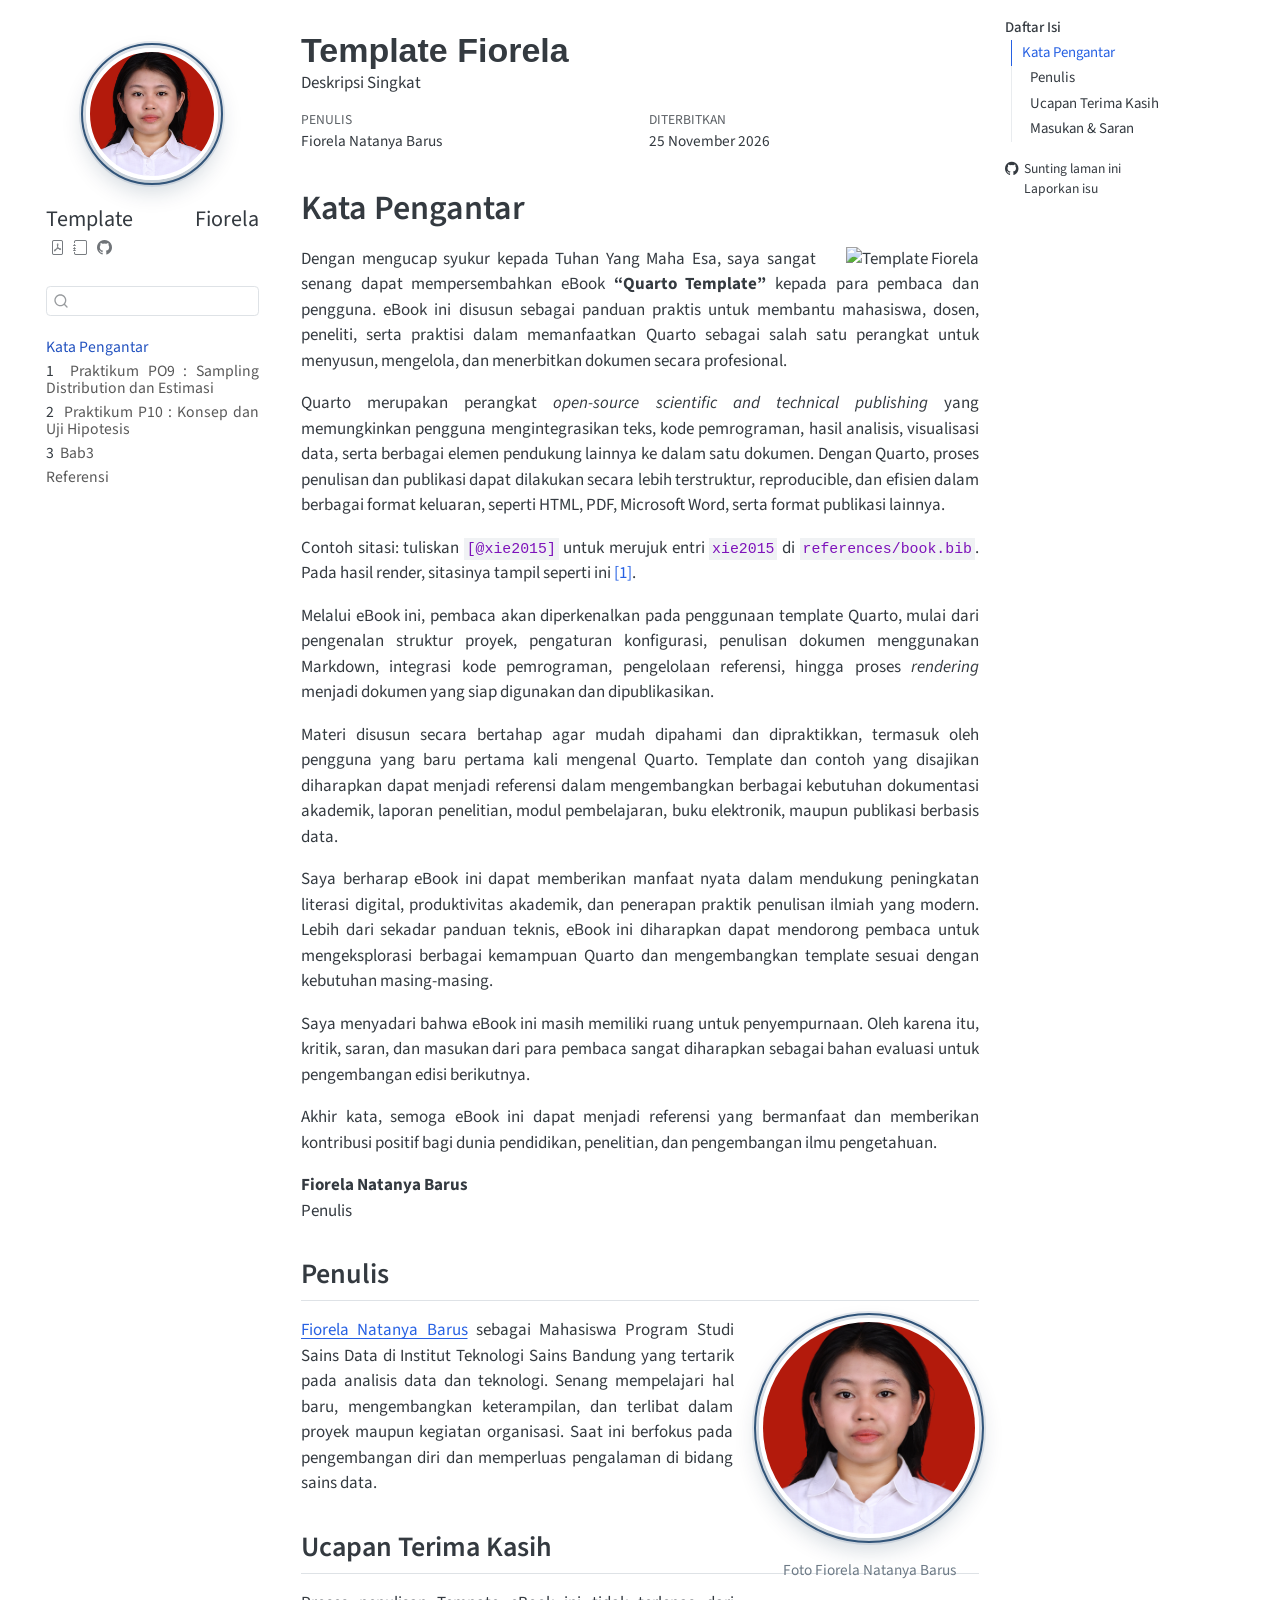
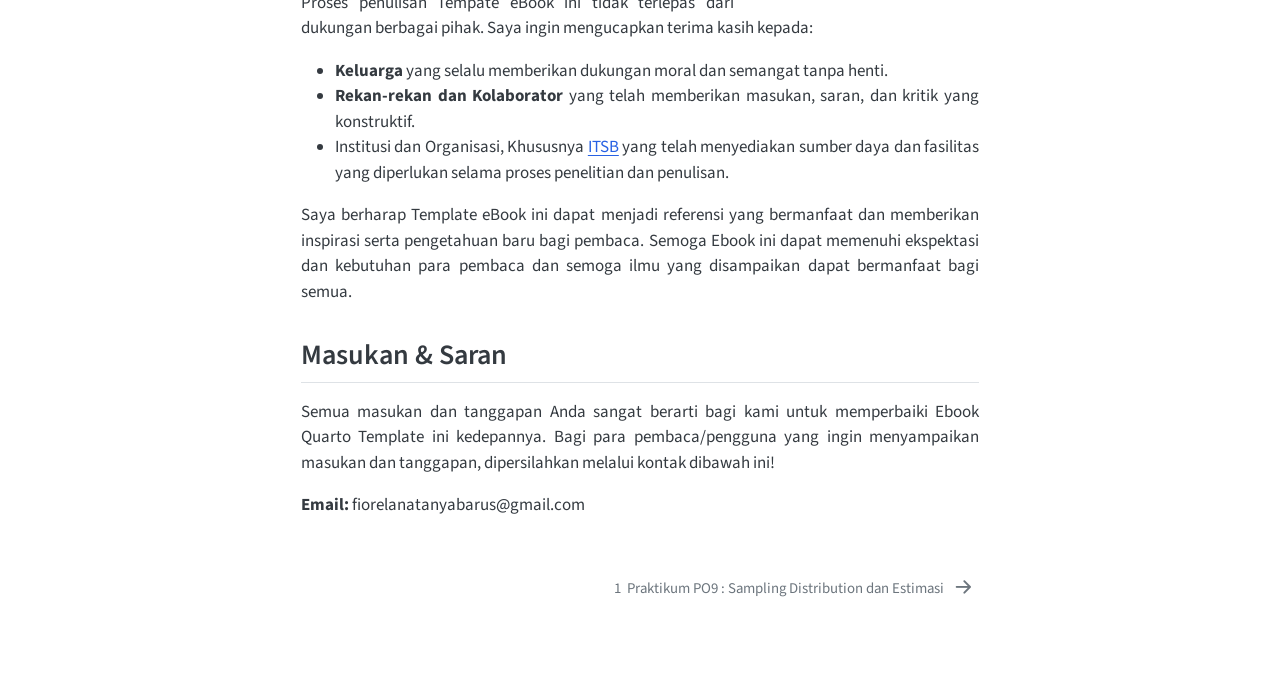
==== docs/index.html @ b009db90 "Update book content" ====
<!DOCTYPE html>
<html xmlns="http://www.w3.org/1999/xhtml" lang="id" xml:lang="id"><head>

<meta charset="utf-8">
<meta name="generator" content="quarto-1.11.9">

<meta name="viewport" content="width=device-width, initial-scale=1.0, user-scalable=yes">

<meta name="author" content="Fiorela Natanya Barus">
<meta name="dcterms.date" content="2026-11-25">
<meta name="description" content="Deskripsi Singkat">

<title>Template Fiorela</title>
<style>
/* Default styles provided by pandoc.
** See https://pandoc.org/MANUAL.html#variables-for-html for config info.
*/
span.smallcaps{font-variant: small-caps;}
div.columns{display: flex; gap: 1.5em;}
div.column{flex: auto;}
@media screen {
div.columns{gap: min(4vw, 1.5em);}
div.column{overflow-x: auto;}
}
div.hanging-indent{margin-left: 1.5em; text-indent: -1.5em;}
ul.task-list{list-style: none;}
ul.task-list li input[type="checkbox"] {
  width: 0.8em;
  margin: 0 0.8em 0.2em -1em; /* quarto-specific, see https://github.com/quarto-dev/quarto-cli/issues/4556 */ 
  vertical-align: middle;
}
/* CSS for citations */
div.csl-bib-body { }
div.csl-entry {
  clear: both;
  margin-bottom: 0em;
}
.hanging-indent div.csl-entry {
  margin-left:2em;
  text-indent:-2em;
}
div.csl-left-margin {
  min-width:2em;
  float:left;
}
div.csl-right-inline {
  margin-left:2em;
  padding-left:1em;
}
div.csl-indent {
  margin-left: 2em;
}</style>


<script src="site_libs/quarto-nav/quarto-nav.js"></script>
<script src="site_libs/quarto-nav/headroom.min.js"></script>
<script src="site_libs/clipboard/clipboard.min.js"></script>
<script src="site_libs/quarto-search/autocomplete.umd.js"></script>
<script src="site_libs/quarto-search/fuse.min.js"></script>
<script src="site_libs/quarto-search/quarto-search.js"></script>
<meta name="quarto:offset" content="./">
<link href="./chapters/bab-1.html" rel="next">
<script src="site_libs/quarto-html/quarto.js" type="module"></script>
<script src="site_libs/quarto-html/tabsets/tabsets.js" type="module"></script>
<script src="site_libs/quarto-html/scrollable-regions/scrollable-regions.js" type="module"></script>
<script src="site_libs/quarto-html/popper.min.js"></script>
<script src="site_libs/quarto-html/tippy.umd.min.js"></script>
<script src="site_libs/quarto-html/anchor.min.js"></script>
<link href="site_libs/quarto-html/tippy.css" rel="stylesheet">
<link href="site_libs/quarto-html/quarto-syntax-highlighting-63b5708e65d6cd79cd7618c58d0c21e7.css" rel="stylesheet" id="quarto-text-highlighting-styles">
<script src="site_libs/bootstrap/bootstrap.min.js"></script>
<link href="site_libs/bootstrap/bootstrap-icons.css" rel="stylesheet">
<link href="site_libs/bootstrap/bootstrap-8575377b15774f46c10fa1d7752ca172.min.css" rel="stylesheet" append-hash="true" id="quarto-bootstrap" data-mode="light">
<script id="quarto-search-options" type="application/json">{
  "location": "sidebar",
  "copy-button": false,
  "collapse-after": 3,
  "panel-placement": "start",
  "type": "textbox",
  "limit": 50,
  "keyboard-shortcut": [
    "f",
    "/",
    "s"
  ],
  "show-item-context": false,
  "language": {
    "search-no-results-text": "Tidak ada hasil",
    "search-matching-documents-text": "dokumen cocok",
    "search-copy-link-title": "Salin tautan untuk mencari",
    "search-hide-matches-text": "Sembunyikan kecocokan lainnya",
    "search-more-match-text": "kecocokan lainnya di dokumen ini",
    "search-more-matches-text": "kecocokan lainnya di dokumen ini",
    "search-clear-button-title": "Hapus",
    "search-text-placeholder": "",
    "search-detached-cancel-button-title": "Batal",
    "search-submit-button-title": "Kirim",
    "search-label": "Mencari"
  }
}</script>
<style>html{ scroll-behavior: smooth; }</style>
<meta name="author" content="Bakti Siregar, M.Sc.">


<link rel="stylesheet" href="assets/style.css">
</head>

<body class="nav-sidebar floating quarto-light"><a id="quarto-skip-link" class="visually-hidden-focusable" href="#quarto-document-content">Skip to main content</a>

<div id="quarto-search-results"></div>
  <header id="quarto-header" class="headroom fixed-top">
  <nav class="quarto-secondary-nav" aria-label="Bilah alat">
    <div class="container-fluid d-flex">
      <button type="button" class="quarto-btn-toggle btn" data-bs-toggle="collapse" role="button" data-bs-target=".quarto-sidebar-collapse-item" aria-controls="quarto-sidebar" aria-expanded="false" aria-label="Alihkan bilah sisi" onclick="if (window.quartoToggleHeadroom) { window.quartoToggleHeadroom(); }">
        <i class="bi bi-layout-text-sidebar-reverse"></i>
      </button>
        <nav class="quarto-page-breadcrumbs" aria-label="Jalur"><ol class="breadcrumb"><li class="breadcrumb-item"><a href="./index.html">Kata Pengantar</a></li></ol></nav>
        <a class="flex-grow-1" data-bs-toggle="collapse" data-bs-target=".quarto-sidebar-collapse-item" onclick="if (window.quartoToggleHeadroom) { window.quartoToggleHeadroom(); }">      
        </a>
      <button type="button" class="btn quarto-search-button" aria-label="Mencari" onclick="window.quartoOpenSearch();">
        <i class="bi bi-search"></i>
      </button>
    </div>
  </nav>
</header>
<!-- content -->
<div id="quarto-content" class="quarto-container page-columns page-rows-contents page-layout-article">
<!-- sidebar -->
  <nav id="quarto-sidebar" class="sidebar collapse collapse-horizontal quarto-sidebar-collapse-item sidebar-navigation floating overflow-auto" aria-label="Situs web">
    <div class="pt-lg-2 mt-2 text-left sidebar-header">
    <div class="sidebar-title mb-0 py-0">
      <a href="./">Template Fiorela</a> 
        <div class="sidebar-tools-main tools-wide">
    <a href="./Quarto-Template.pdf" title="Pratinjau PDF" class="quarto-navigation-tool px-1" aria-label="Pratinjau PDF"><i class="bi bi-file-pdf"></i></a>
    <a href="./epub-reader.html" title="Pratinjau EPUB" class="quarto-navigation-tool px-1" aria-label="Pratinjau EPUB"><i class="bi bi-journal"></i></a>
    <a href="https://github.com/pakardata1/ebook-template-quarto.git" title="Kode Sumber" class="quarto-navigation-tool px-1" aria-label="Kode Sumber"><i class="bi bi-github"></i></a>
</div>
    </div>
      </div>
        <div class="mt-2 flex-shrink-0 align-items-center">
        <div class="sidebar-search">
        <div id="quarto-search" class="" title="Mencari"></div>
        </div>
        </div>
    <div class="sidebar-menu-container"> 
    <ul class="list-unstyled mt-1">
        <li class="sidebar-item">
  <div class="sidebar-item-container"> 
  <a href="./index.html" class="sidebar-item-text sidebar-link active">
 <span class="menu-text">Kata Pengantar</span></a>
  </div>
</li>
        <li class="sidebar-item">
  <div class="sidebar-item-container"> 
  <a href="./chapters/bab-1.html" class="sidebar-item-text sidebar-link">
 <span class="menu-text"><span class="chapter-number">1</span>&nbsp; <span class="chapter-title">Praktikum PO9 : Sampling Distribution dan Estimasi</span></span></a>
  </div>
</li>
        <li class="sidebar-item">
  <div class="sidebar-item-container"> 
  <a href="./chapters/bab-2.html" class="sidebar-item-text sidebar-link">
 <span class="menu-text"><span class="chapter-number">2</span>&nbsp; <span class="chapter-title">Praktikum P10 : Konsep dan Uji Hipotesis</span></span></a>
  </div>
</li>
        <li class="sidebar-item">
  <div class="sidebar-item-container"> 
  <a href="./chapters/bab-3.html" class="sidebar-item-text sidebar-link">
 <span class="menu-text"><span class="chapter-number">3</span>&nbsp; <span class="chapter-title">Bab3</span></span></a>
  </div>
</li>
        <li class="sidebar-item">
  <div class="sidebar-item-container"> 
  <a href="./references/referensi.html" class="sidebar-item-text sidebar-link">
 <span class="menu-text">Referensi</span></a>
  </div>
</li>
    </ul>
    </div>
</nav>
<div id="quarto-sidebar-glass" class="quarto-sidebar-collapse-item" data-bs-toggle="collapse" data-bs-target=".quarto-sidebar-collapse-item"></div>
<!-- margin-sidebar -->
    <div id="quarto-margin-sidebar" class="sidebar margin-sidebar">
        <nav id="TOC" role="doc-toc" aria-labelledby="toc-title" class="toc-active">
    <h2 id="toc-title">Daftar Isi</h2>
   
  <ul>
  <li><a href="#kata-pengantar" id="toc-kata-pengantar" class="nav-link active" data-scroll-target="#kata-pengantar">Kata Pengantar</a>
  <ul class="collapse">
  <li><a href="#penulis" id="toc-penulis" class="nav-link" data-scroll-target="#penulis">Penulis</a></li>
  <li><a href="#ucapan-terima-kasih" id="toc-ucapan-terima-kasih" class="nav-link" data-scroll-target="#ucapan-terima-kasih">Ucapan Terima Kasih</a></li>
  <li><a href="#masukan-saran" id="toc-masukan-saran" class="nav-link" data-scroll-target="#masukan-saran">Masukan &amp; Saran</a></li>
  </ul></li>
  </ul>
<div class="toc-actions"><ul><li><a href="https://github.com/pakardata1/ebook-template-quarto.git/edit/main/index.qmd" class="toc-action"><i class="bi bi-github"></i>Sunting laman ini</a></li><li><a href="https://github.com/pakardata1/ebook-template-quarto.git/issues/new" class="toc-action"><i class="bi empty"></i>Laporkan isu</a></li></ul></div></nav>
    </div>
<!-- main -->
<main class="content" id="quarto-document-content" tabindex="-1">

<header id="title-block-header" class="quarto-title-block default">
<div class="quarto-title">
<h1 class="title">Template Fiorela</h1>
</div>

<div>
  <div class="description">
    Deskripsi Singkat
  </div>
</div>


<div class="quarto-title-meta">

    <div>
    <div class="quarto-title-meta-heading">Penulis</div>
    <div class="quarto-title-meta-contents">
             <p>Fiorela Natanya Barus </p>
          </div>
  </div>
    
    <div>
    <div class="quarto-title-meta-heading">Diterbitkan</div>
    <div class="quarto-title-meta-contents">
      <p class="date">25 November 2026</p>
    </div>
  </div>
  
    
  </div>
  


</header>



<section id="kata-pengantar" class="level1 unnumbered">
<h1 class="unnumbered">Kata Pengantar</h1><p><img src="images/Cover.png" title="Template Fiorela" class="quarto-cover-image nolightbox img-fluid"></p>
<p>Dengan mengucap syukur kepada Tuhan Yang Maha Esa, saya sangat senang dapat mempersembahkan eBook <strong>“Quarto Template”</strong> kepada para pembaca dan pengguna. eBook ini disusun sebagai panduan praktis untuk membantu mahasiswa, dosen, peneliti, serta praktisi dalam memanfaatkan Quarto sebagai salah satu perangkat untuk menyusun, mengelola, dan menerbitkan dokumen secara profesional.</p>
<p>Quarto merupakan perangkat <em>open-source scientific and technical publishing</em> yang memungkinkan pengguna mengintegrasikan teks, kode pemrograman, hasil analisis, visualisasi data, serta berbagai elemen pendukung lainnya ke dalam satu dokumen. Dengan Quarto, proses penulisan dan publikasi dapat dilakukan secara lebih terstruktur, reproducible, dan efisien dalam berbagai format keluaran, seperti HTML, PDF, Microsoft Word, serta format publikasi lainnya.</p>
<p>Contoh sitasi: tuliskan <code>[@xie2015]</code> untuk merujuk entri <code>xie2015</code> di <code>references/book.bib</code>. Pada hasil render, sitasinya tampil seperti ini <span class="citation" data-cites="xie2015"><a href="references/referensi.html#ref-xie2015" role="doc-biblioref">[1]</a></span>.</p>
<p>Melalui eBook ini, pembaca akan diperkenalkan pada penggunaan template Quarto, mulai dari pengenalan struktur proyek, pengaturan konfigurasi, penulisan dokumen menggunakan Markdown, integrasi kode pemrograman, pengelolaan referensi, hingga proses <em>rendering</em> menjadi dokumen yang siap digunakan dan dipublikasikan.</p>
<p>Materi disusun secara bertahap agar mudah dipahami dan dipraktikkan, termasuk oleh pengguna yang baru pertama kali mengenal Quarto. Template dan contoh yang disajikan diharapkan dapat menjadi referensi dalam mengembangkan berbagai kebutuhan dokumentasi akademik, laporan penelitian, modul pembelajaran, buku elektronik, maupun publikasi berbasis data.</p>
<p>Saya berharap eBook ini dapat memberikan manfaat nyata dalam mendukung peningkatan literasi digital, produktivitas akademik, dan penerapan praktik penulisan ilmiah yang modern. Lebih dari sekadar panduan teknis, eBook ini diharapkan dapat mendorong pembaca untuk mengeksplorasi berbagai kemampuan Quarto dan mengembangkan template sesuai dengan kebutuhan masing-masing.</p>
<p>Saya menyadari bahwa eBook ini masih memiliki ruang untuk penyempurnaan. Oleh karena itu, kritik, saran, dan masukan dari para pembaca sangat diharapkan sebagai bahan evaluasi untuk pengembangan edisi berikutnya.</p>
<p>Akhir kata, semoga eBook ini dapat menjadi referensi yang bermanfaat dan memberikan kontribusi positif bagi dunia pendidikan, penelitian, dan pengembangan ilmu pengetahuan.</p>
<p><strong>Fiorela Natanya Barus</strong><br>
Penulis</p>
<section id="penulis" class="level2">
<h2 class="anchored" data-anchor-id="penulis">Penulis</h2>
<div class="quarto-figure quarto-figure-right">
<figure class="figure">
<p><img src="images/author/foto fiorela.png" class="author-portrait img-fluid figure-img" style="width:1.5in"></p>
<figcaption>Foto Fiorela Natanya Barus</figcaption>
</figure>
</div>
<p><strong><a href="https://www.linkedin.com/in/fiorela-natanya-barus-2bb113434?utm_source=share_via&amp;utm_content=profile&amp;utm_medium=member_android">Fiorela Natanya Barus</a></strong> sebagai Mahasiswa Program Studi Sains Data di Institut Teknologi Sains Bandung yang tertarik pada analisis data dan teknologi. Senang mempelajari hal baru, mengembangkan keterampilan, dan terlibat dalam proyek maupun kegiatan organisasi. Saat ini berfokus pada pengembangan diri dan memperluas pengalaman di bidang sains data.</p>
</section>
<section id="ucapan-terima-kasih" class="level2">
<h2 class="anchored" data-anchor-id="ucapan-terima-kasih">Ucapan Terima Kasih</h2>
<p>Proses penulisan Tempate eBook ini tidak terlepas dari dukungan berbagai pihak. Saya ingin mengucapkan terima kasih kepada:</p>
<ul>
<li><strong>Keluarga</strong> yang selalu memberikan dukungan moral dan semangat tanpa henti.</li>
<li><strong>Rekan-rekan dan Kolaborator</strong> yang telah memberikan masukan, saran, dan kritik yang konstruktif.</li>
<li>Institusi dan Organisasi, Khususnya <strong><a href="https://itsb.ac.id/">ITSB</a></strong> yang telah menyediakan sumber daya dan fasilitas yang diperlukan selama proses penelitian dan penulisan.</li>
</ul>
<p>Saya berharap Template eBook ini dapat menjadi referensi yang bermanfaat dan memberikan inspirasi serta pengetahuan baru bagi pembaca. Semoga Ebook ini dapat memenuhi ekspektasi dan kebutuhan para pembaca dan semoga ilmu yang disampaikan dapat bermanfaat bagi semua.</p>
</section>
<section id="masukan-saran" class="level2">
<h2 class="anchored" data-anchor-id="masukan-saran">Masukan &amp; Saran</h2>
<p>Semua masukan dan tanggapan Anda sangat berarti bagi kami untuk memperbaiki Ebook Quarto Template ini kedepannya. Bagi para pembaca/pengguna yang ingin menyampaikan masukan dan tanggapan, dipersilahkan melalui kontak dibawah ini!</p>
<p><strong>Email:</strong> fiorelanatanyabarus@gmail.com</p>


<div id="refs" class="references csl-bib-body" data-entry-spacing="0" role="list" style="display: none">
<div id="ref-xie2015" class="csl-entry" role="listitem">
<div class="csl-left-margin">[1] </div><div class="csl-right-inline">Y. Xie, <em><a href="http://yihui.name/knitr/">Dynamic Documents with <span>R</span> and knitr</a></em>, 2nd ed. Boca Raton, Florida: Chapman; Hall/CRC, 2015.</div>
</div>
</div>
</section>
</section>

</main> <!-- /main -->
<script>

document.querySelectorAll('a[href^="http://"], a[href^="https://"]').forEach((link) => {

  if (link.classList.contains("quarto-navigation-tool")) {

    return;

  }



  window.tippy(link, {

    content: link.href,

    placement: "top",

    maxWidth: 480,

  });

});

</script>

<script id="quarto-html-after-body" type="application/javascript">
  window.document.addEventListener("DOMContentLoaded", function (event) {
    const icon = "";
    const anchorJS = new window.AnchorJS();
    anchorJS.options = {
      placement: 'right',
      icon: icon
    };
    anchorJS.add('.anchored');
    const isCodeAnnotation = (el) => {
      for (const clz of el.classList) {
        if (clz.startsWith('code-annotation-')) {                     
          return true;
        }
      }
      return false;
    }
    const onCopySuccess = function(e) {
      // button target
      const button = e.trigger;
      // don't keep focus
      button.blur();
      // flash "checked"
      button.classList.add('code-copy-button-checked');
      var currentTitle = button.getAttribute("title");
      button.setAttribute("title", "Disalin!");
      let tooltip;
      if (window.bootstrap) {
        button.setAttribute("data-bs-toggle", "tooltip");
        button.setAttribute("data-bs-placement", "left");
        button.setAttribute("data-bs-title", "Disalin!");
        tooltip = new bootstrap.Tooltip(button, 
          { trigger: "manual", 
            customClass: "code-copy-button-tooltip",
            offset: [0, -8]});
        tooltip.show();    
      }
      setTimeout(function() {
        if (tooltip) {
          tooltip.hide();
          button.removeAttribute("data-bs-title");
          button.removeAttribute("data-bs-toggle");
          button.removeAttribute("data-bs-placement");
        }
        button.setAttribute("title", currentTitle);
        button.classList.remove('code-copy-button-checked');
      }, 1000);
      // clear code selection
      e.clearSelection();
    }
    const getTextToCopy = function(trigger) {
      const outerScaffold = trigger.parentElement.cloneNode(true);
      const codeEl = outerScaffold.querySelector('code');
      for (const childEl of codeEl.children) {
        if (isCodeAnnotation(childEl)) {
          childEl.remove();
        }
      }
      return codeEl.innerText;
    }
    const clipboard = new window.ClipboardJS('.code-copy-button:not([data-in-quarto-modal])', {
      text: getTextToCopy
    });
    clipboard.on('success', onCopySuccess);
    if (window.document.getElementById('quarto-embedded-source-code-modal')) {
      const clipboardModal = new window.ClipboardJS('.code-copy-button[data-in-quarto-modal]', {
        text: getTextToCopy,
        container: window.document.getElementById('quarto-embedded-source-code-modal')
      });
      clipboardModal.on('success', onCopySuccess);
    }
      var localhostRegex = new RegExp(/^(?:http|https):\/\/localhost\:?[0-9]*\//);
      var mailtoRegex = new RegExp(/^mailto:/);
        var filterRegex = new RegExp('/' + window.location.host + '/');
      const newWindowLabel = "(opens in a new tab)";
      const newWindowNoteId = "quarto-ext-newwindow-label";
      // Links reference one hidden label through aria-describedby, so the
      // announcement never changes their accessible name.
      var describeNewWindow = (link) => {
        if (!window.document.getElementById(newWindowNoteId)) {
          var newWindowNote = window.document.createElement("span");
          newWindowNote.id = newWindowNoteId;
          newWindowNote.hidden = true;
          newWindowNote.textContent = newWindowLabel;
          window.document.body.appendChild(newWindowNote);
        }
        var describedBy = (link.getAttribute("aria-describedby") || "").split(/\s+/).filter(Boolean);
        if (!describedBy.includes(newWindowNoteId)) {
          describedBy.push(newWindowNoteId);
          link.setAttribute("aria-describedby", describedBy.join(" "));
        }
      }
      var isInternal = (href) => {
          return filterRegex.test(href) || localhostRegex.test(href) || mailtoRegex.test(href);
      }
      // Inspect non-navigation links and adorn them if external
      window.quartoDecorateExternalLinks = function (root) {
     var links = (root || window.document).querySelectorAll('a[href]:not(.nav-link):not(.navbar-brand):not(.toc-action):not(.sidebar-link):not(.sidebar-item-toggle):not(.pagination-link):not(.no-external):not([aria-hidden]):not(.dropdown-item):not(.quarto-navigation-tool):not(.about-link)');
      for (var i=0; i<links.length; i++) {
        const link = links[i];
        if (!isInternal(link.href)) {
          // undo the damage that might have been done by quarto-nav.js in the case of
          // links that we want to consider external
          if (link.dataset.originalHref !== undefined) {
            link.href = link.dataset.originalHref;
          }
            // target, if specified
            link.setAttribute("target", "_blank");
            if (link.getAttribute("rel") === null) {
              link.setAttribute("rel", "noopener");
            }
            describeNewWindow(link);
          if (!link.classList.contains('no-external-icon')) {
          }
        }
      }
      };
      window.quartoDecorateExternalLinks(window.document);
    // Esc closes the popup (WCAG 1.4.13) and focus leaving both trigger and
    // popup closes it (WCAG 2.4.11); tippy handles neither for interactive popups.
    const hideOnEscAndFocusOut = {
      name: 'hideOnEscAndFocusOut',
      defaultValue: true,
      fn(instance) {
        const dismiss = () => {
          // A show scheduled by the trigger delay would otherwise reopen it
          instance.clearDelayTimeouts();
          instance.hide();
        };
        const onKeyDown = (event) => {
          if (event.key !== 'Escape') {
            return;
          }
          // Keep Esc from also reaching page handlers (e.g. reveal.js overview),
          // except an open reveal.js slide menu, which Esc should close too.
          // The menu handles keys only when its keyboard option is on.
          const menuHandlesEsc = window.Reveal?.getPlugin?.('menu')?.isOpen() &&
            window.Reveal.getConfig().menu?.keyboard !== false;
          if (!menuHandlesEsc) {
            event.stopPropagation();
          }
          if (instance.popper.contains(window.document.activeElement)) {
            // Disabled while refocusing so the focus trigger does not reopen it
            instance.disable();
            instance.reference.focus();
            instance.enable();
          }
          dismiss();
        };
        const onFocusOut = (event) => {
          const target = event.relatedTarget;
          if (target && !instance.reference.contains(target) &&
              !instance.popper.contains(target)) {
            dismiss();
          }
        };
        // On the trigger too: a click trigger (code-annotations: select) has no
        // blur handling. Attached for the instance's lifetime so leaving the
        // trigger also cancels a show still pending on the trigger delay.
        instance.reference.addEventListener('focusout', onFocusOut);
        return {
          onShow() {
            window.document.addEventListener('keydown', onKeyDown, true);
            instance.popper.addEventListener('focusout', onFocusOut);
          },
          onHide() {
            window.document.removeEventListener('keydown', onKeyDown, true);
            instance.popper.removeEventListener('focusout', onFocusOut);
          },
          onDestroy() {
            instance.reference.removeEventListener('focusout', onFocusOut);
          },
        };
      },
    };
    function tippyHover(el, contentFn, onTriggerFn, onUntriggerFn) {
      const config = {
        allowHTML: true,
        maxWidth: 500,
        delay: 100,
        arrow: false,
        appendTo: function(el) {
            return el.parentElement;
        },
        interactive: true,
        interactiveBorder: 10,
        theme: 'quarto',
        placement: 'bottom-start',
        plugins: [hideOnEscAndFocusOut],
      };
      if (contentFn) {
        config.content = contentFn;
      }
      if (onTriggerFn) {
        config.onTrigger = onTriggerFn;
      }
      if (onUntriggerFn) {
        config.onUntrigger = onUntriggerFn;
      }
      window.tippy(el, config); 
    }
    const noterefs = window.document.querySelectorAll('a[role="doc-noteref"]');
    for (var i=0; i<noterefs.length; i++) {
      const ref = noterefs[i];
      tippyHover(ref, function() {
        // use id or data attribute instead here
        let href = ref.getAttribute('data-footnote-href') || ref.getAttribute('href');
        try { href = new URL(href).hash; } catch {}
        const id = href.replace(/^#\/?/, "");
        const note = window.document.getElementById(id);
        if (note) {
          return note.innerHTML;
        } else {
          return "";
        }
      });
    }
    const xrefs = window.document.querySelectorAll('a.quarto-xref');
    const processXRef = (id, note) => {
      // Strip column container classes
      const stripColumnClz = (el) => {
        el.classList.remove("page-full", "page-columns");
        if (el.children) {
          for (const child of el.children) {
            stripColumnClz(child);
          }
        }
      }
      stripColumnClz(note)
      if (id === null || id.startsWith('sec-')) {
        // Special case sections, only their first couple elements
        const container = document.createElement("div");
        if (note.children && note.children.length > 2) {
          container.appendChild(note.children[0].cloneNode(true));
          for (let i = 1; i < note.children.length; i++) {
            const child = note.children[i];
            if (child.tagName === "P" && child.innerText === "") {
              continue;
            } else {
              container.appendChild(child.cloneNode(true));
              break;
            }
          }
          if (window.Quarto?.typesetMath) {
            window.Quarto.typesetMath(container);
          }
          return container.innerHTML
        } else {
          if (window.Quarto?.typesetMath) {
            window.Quarto.typesetMath(note);
          }
          return note.innerHTML;
        }
      } else {
        // Remove any anchor links if they are present
        const anchorLink = note.querySelector('a.anchorjs-link');
        if (anchorLink) {
          anchorLink.remove();
        }
        if (window.Quarto?.typesetMath) {
          window.Quarto.typesetMath(note);
        }
        if (note.classList.contains("callout")) {
          return note.outerHTML;
        } else {
          return note.innerHTML;
        }
      }
    }
    for (var i=0; i<xrefs.length; i++) {
      const xref = xrefs[i];
      tippyHover(xref, undefined, function(instance) {
        instance.disable();
        let url = xref.getAttribute('href');
        let hash = undefined; 
        if (url.startsWith('#')) {
          hash = url;
        } else {
          try { hash = new URL(url).hash; } catch {}
        }
        if (hash) {
          const id = hash.replace(/^#\/?/, "");
          const note = window.document.getElementById(id);
          if (note !== null) {
            try {
              const html = processXRef(id, note.cloneNode(true));
              instance.setContent(html);
            } finally {
              instance.enable();
              instance.show();
            }
          } else {
            // See if we can fetch this
            fetch(url.split('#')[0])
            .then(res => res.text())
            .then(html => {
              const parser = new DOMParser();
              const htmlDoc = parser.parseFromString(html, "text/html");
              const note = htmlDoc.getElementById(id);
              if (note !== null) {
                const html = processXRef(id, note);
                instance.setContent(html);
              } 
            }).finally(() => {
              instance.enable();
              instance.show();
            });
          }
        } else {
          // See if we can fetch a full url (with no hash to target)
          // This is a special case and we should probably do some content thinning / targeting
          fetch(url)
          .then(res => res.text())
          .then(html => {
            const parser = new DOMParser();
            const htmlDoc = parser.parseFromString(html, "text/html");
            const note = htmlDoc.querySelector('main.content');
            if (note !== null) {
              // This should only happen for chapter cross references
              // (since there is no id in the URL)
              // remove the first header
              if (note.children.length > 0 && note.children[0].tagName === "HEADER") {
                note.children[0].remove();
              }
              const html = processXRef(null, note);
              instance.setContent(html);
            } 
          }).finally(() => {
            instance.enable();
            instance.show();
          });
        }
      }, function(instance) {
      });
    }
        let selectedAnnoteEl;
        const selectorForAnnotation = ( cell, annotation) => {
          let cellAttr = 'data-code-cell="' + cell + '"';
          let lineAttr = 'data-code-annotation="' +  annotation + '"';
          const selector = 'span[' + cellAttr + '][' + lineAttr + ']';
          return selector;
        }
        const selectCodeLines = (annoteEl) => {
          const doc = window.document;
          const targetCell = annoteEl.getAttribute("data-target-cell");
          const targetAnnotation = annoteEl.getAttribute("data-target-annotation");
          const annoteSpan = window.document.querySelector(selectorForAnnotation(targetCell, targetAnnotation));
          const lines = annoteSpan.getAttribute("data-code-lines").split(",");
          const lineIds = lines.map((line) => {
            return targetCell + "-" + line;
          })
          // Each band is positioned against its own containing block, which is
          // not the offsetParent of the lines, so place it from client rects.
          const placeBand = (band, firstEl, lastEl, codeBlock) => {
            const container = band.offsetParent;
            if (container === null) {
              return;
            }
            const containerRect = container.getBoundingClientRect();
            // Reveal.js scales slides with a transform, so convert client
            // pixels back to the CSS pixels of the container.
            const scale = containerRect.height / container.offsetHeight || 1;
            const firstRect = firstEl.getBoundingClientRect();
            const lastRect = lastEl.getBoundingClientRect();
            const top = (firstRect.top - containerRect.top) / scale - container.clientTop + container.scrollTop;
            const height = (lastRect.bottom - firstRect.top) / scale;
            band.style.top = top - 2 + "px";
            band.style.height = height + 4 + "px";
            if (codeBlock) {
              // Without the copy button wrapper, the containing block is wider
              // than the code block, so span the code block explicitly.
              const blockRect = codeBlock.getBoundingClientRect();
              band.style.left = (blockRect.left - containerRect.left) / scale - container.clientLeft + container.scrollLeft + "px";
              band.style.width = blockRect.width / scale + "px";
            }
          };
          if (lineIds.length > 0) {
            const el = window.document.getElementById(lineIds[0]);
            const lastEl = window.document.getElementById(lineIds[lineIds.length - 1]);
            const parent = el.parentElement.parentElement;
            // cook up a div (if necessary) and position it
            let div = window.document.getElementById("code-annotation-line-highlight");
            if (div === null) {
              div = window.document.createElement("div");
              div.setAttribute("id", "code-annotation-line-highlight");
              div.style.position = 'absolute';
              parent.appendChild(div);
            }
            placeBand(div, el, lastEl, parent.closest("div.sourceCode") || parent);
            let gutterDiv = window.document.getElementById("code-annotation-line-highlight-gutter");
            if (gutterDiv === null) {
              gutterDiv = window.document.createElement("div");
              gutterDiv.setAttribute("id", "code-annotation-line-highlight-gutter");
              gutterDiv.style.position = 'absolute';
              const codeCell = window.document.getElementById(targetCell);
              const gutter = codeCell.querySelector('.code-annotation-gutter');
              gutter.appendChild(gutterDiv);
            }
            placeBand(gutterDiv, el, lastEl);
            selectedAnnoteEl = annoteEl;
          }
        };
        const unselectCodeLines = () => {
          const elementsIds = ["code-annotation-line-highlight", "code-annotation-line-highlight-gutter"];
          elementsIds.forEach((elId) => {
            const div = window.document.getElementById(elId);
            if (div) {
              div.remove();
            }
          });
          selectedAnnoteEl = undefined;
        };
          // Handle positioning of the toggle
      window.addEventListener(
        "resize",
        throttle(() => {
          elRect = undefined;
          if (selectedAnnoteEl) {
            selectCodeLines(selectedAnnoteEl);
          }
        }, 10)
      );
      function throttle(fn, ms) {
      let throttle = false;
      let timer;
        return (...args) => {
          if(!throttle) { // first call gets through
              fn.apply(this, args);
              throttle = true;
          } else { // all the others get throttled
              if(timer) clearTimeout(timer); // cancel #2
              timer = setTimeout(() => {
                fn.apply(this, args);
                timer = throttle = false;
              }, ms);
          }
        };
      }
        // Attach click handler to the DT
        const annoteDls = window.document.querySelectorAll('dt[data-target-cell]');
        for (const annoteDlNode of annoteDls) {
          annoteDlNode.addEventListener('click', (event) => {
            const clickedEl = event.target;
            if (clickedEl !== selectedAnnoteEl) {
              unselectCodeLines();
              const activeEl = window.document.querySelector('dt[data-target-cell].code-annotation-active');
              if (activeEl) {
                activeEl.classList.remove('code-annotation-active');
              }
              selectCodeLines(clickedEl);
              clickedEl.classList.add('code-annotation-active');
            } else {
              // Unselect the line
              unselectCodeLines();
              clickedEl.classList.remove('code-annotation-active');
            }
          });
        }
    const findCites = (el) => {
      const parentEl = el.parentElement;
      if (parentEl) {
        const cites = parentEl.dataset.cites;
        if (cites) {
          return {
            el,
            cites: cites.split(' ')
          };
        } else {
          return findCites(el.parentElement)
        }
      } else {
        return undefined;
      }
    };
    var bibliorefs = window.document.querySelectorAll('a[role="doc-biblioref"]');
    for (var i=0; i<bibliorefs.length; i++) {
      const ref = bibliorefs[i];
      const citeInfo = findCites(ref);
      if (citeInfo) {
        tippyHover(citeInfo.el, function() {
          var popup = window.document.createElement('div');
          citeInfo.cites.forEach(function(cite) {
            var citeDiv = window.document.createElement('div');
            citeDiv.classList.add('hanging-indent');
            citeDiv.classList.add('csl-entry');
            var biblioDiv = window.document.getElementById('ref-' + cite);
            if (biblioDiv) {
              citeDiv.innerHTML = biblioDiv.innerHTML;
            }
            popup.appendChild(citeDiv);
          });
          return popup.innerHTML;
        });
      }
    }
  });
  </script>
  <script type="application/javascript">
  window.quartoScrollableRegionsLabels = {"code":"Kode yang dapat digulir","output":"Keluaran yang dapat digulir"};
  </script>
<nav class="page-navigation" aria-label="Halaman">
  <div class="nav-page nav-page-previous">
  </div>
  <div class="nav-page nav-page-next">
      <a href="./chapters/bab-1.html" class="pagination-link" aria-label="Praktikum PO9 : Sampling Distribution dan Estimasi">
        <span class="nav-page-text"><span class="chapter-number">1</span>&nbsp; <span class="chapter-title">Praktikum PO9 : Sampling Distribution dan Estimasi</span></span> <i class="bi bi-arrow-right-short"></i>
      </a>
  </div>
</nav>
</div> <!-- /content -->




<footer class="footer"><div class="nav-footer"><div class="nav-footer-center"><div class="toc-actions d-sm-block d-md-none"><ul><li><a href="https://github.com/pakardata1/ebook-template-quarto.git/edit/main/index.qmd" class="toc-action"><i class="bi bi-github"></i>Sunting laman ini</a></li><li><a href="https://github.com/pakardata1/ebook-template-quarto.git/issues/new" class="toc-action"><i class="bi empty"></i>Laporkan isu</a></li></ul></div></div></div></footer><script src="site_libs/quarto-html/zenscroll-min.js"></script>
</body></html>
---- docs/site_libs/quarto-html/quarto-syntax-highlighting-63b5708e65d6cd79cd7618c58d0c21e7.css ----
/* quarto syntax highlight colors */
:root {
  --quarto-hl-ot-color: #003B4F;
  --quarto-hl-at-color: #657422;
  --quarto-hl-ss-color: #20794D;
  --quarto-hl-an-color: #5E5E5E;
  --quarto-hl-fu-color: #4758AB;
  --quarto-hl-st-color: #20794D;
  --quarto-hl-cf-color: #003B4F;
  --quarto-hl-op-color: #5E5E5E;
  --quarto-hl-er-color: #AD0000;
  --quarto-hl-bn-color: #AD0000;
  --quarto-hl-al-color: #AD0000;
  --quarto-hl-va-color: #111111;
  --quarto-hl-bu-color: inherit;
  --quarto-hl-ex-color: inherit;
  --quarto-hl-pp-color: #AD0000;
  --quarto-hl-in-color: #5E5E5E;
  --quarto-hl-vs-color: #20794D;
  --quarto-hl-wa-color: #5E5E5E;
  --quarto-hl-do-color: #5E5E5E;
  --quarto-hl-im-color: #00769E;
  --quarto-hl-ch-color: #20794D;
  --quarto-hl-dt-color: #AD0000;
  --quarto-hl-fl-color: #AD0000;
  --quarto-hl-co-color: #5E5E5E;
  --quarto-hl-cv-color: #5E5E5E;
  --quarto-hl-cn-color: #8f5902;
  --quarto-hl-sc-color: #5E5E5E;
  --quarto-hl-dv-color: #AD0000;
  --quarto-hl-kw-color: #003B4F;
}

/* other quarto variables */
:root {
  --quarto-font-monospace: SFMono-Regular, Menlo, Monaco, Consolas, "Liberation Mono", "Courier New", monospace;
}

/* syntax highlight based on Pandoc's rules */
pre > code.sourceCode > span {
  color: #003B4F;
}

code.sourceCode > span {
  color: #003B4F;
}

div.sourceCode,
div.sourceCode pre.sourceCode {
  color: #003B4F;
}

/* Normal */
code span {
  color: #003B4F;
}

/* Alert */
code span.al {
  color: #AD0000;
  font-style: inherit;
}

/* Annotation */
code span.an {
  color: #5E5E5E;
  font-style: inherit;
}

/* Attribute */
code span.at {
  color: #657422;
  font-style: inherit;
}

/* BaseN */
code span.bn {
  color: #AD0000;
  font-style: inherit;
}

/* BuiltIn */
code span.bu {
  font-style: inherit;
}

/* ControlFlow */
code span.cf {
  color: #003B4F;
  font-weight: bold;
  font-style: inherit;
}

/* Char */
code span.ch {
  color: #20794D;
  font-style: inherit;
}

/* Constant */
code span.cn {
  color: #8f5902;
  font-style: inherit;
}

/* Comment */
code span.co {
  color: #5E5E5E;
  font-style: inherit;
}

/* CommentVar */
code span.cv {
  color: #5E5E5E;
  font-style: italic;
}

/* Documentation */
code span.do {
  color: #5E5E5E;
  font-style: italic;
}

/* DataType */
code span.dt {
  color: #AD0000;
  font-style: inherit;
}

/* DecVal */
code span.dv {
  color: #AD0000;
  font-style: inherit;
}

/* Error */
code span.er {
  color: #AD0000;
  font-style: inherit;
}

/* Extension */
code span.ex {
  font-style: inherit;
}

/* Float */
code span.fl {
  color: #AD0000;
  font-style: inherit;
}

/* Function */
code span.fu {
  color: #4758AB;
  font-style: inherit;
}

/* Import */
code span.im {
  color: #00769E;
  font-style: inherit;
}

/* Information */
code span.in {
  color: #5E5E5E;
  font-style: inherit;
}

/* Keyword */
code span.kw {
  color: #003B4F;
  font-weight: bold;
  font-style: inherit;
}

/* Operator */
code span.op {
  color: #5E5E5E;
  font-style: inherit;
}

/* Other */
code span.ot {
  color: #003B4F;
  font-style: inherit;
}

/* Preprocessor */
code span.pp {
  color: #AD0000;
  font-style: inherit;
}

/* SpecialChar */
code span.sc {
  color: #5E5E5E;
  font-style: inherit;
}

/* SpecialString */
code span.ss {
  color: #20794D;
  font-style: inherit;
}

/* String */
code span.st {
  color: #20794D;
  font-style: inherit;
}

/* Variable */
code span.va {
  color: #111111;
  font-style: inherit;
}

/* VerbatimString */
code span.vs {
  color: #20794D;
  font-style: inherit;
}

/* Warning */
code span.wa {
  color: #5E5E5E;
  font-style: italic;
}

.prevent-inlining {
  content: "</";
}

/*# sourceMappingURL=054cc16b9e9817627be6994582d2ffb5.css.map */
---- docs/assets/style.css ----
p.caption {
  color: #777;
  margin-top: 10px;
}
p code {
  white-space: inherit;
}
pre {
  word-break: normal;
  word-wrap: normal;
}
pre code {
  white-space: inherit;
}


/* TOC */

.book .book-summary {
    position: absolute;
    top: 0;
    left: -300px;
    bottom: 0;
    z-index: 1;
    width: 300px;
    color: #FFFFFF;
    background: #315479;
    border-right: 1px solid rgba(0,0,0,.15);
}

.book .book-summary ul.summary li a, .book .book-summary ul.summary li span {
    margin: 5px 5px 5px 5px;
    display: block;
    padding: 10px 20px 10px 20px;
    color: #FFFFFF;
    background: 0 0;
    text-overflow: ellipsis;
    overflow: hidden;
    white-space: nowrap;
    position: relative;
}

.book .book-summary ul.summary li.active>a {
    padding-left: 5px;
    border-radius: 10px 10px 10px 10px;
    color: #FFFFFF;
    font-weight: bold;
    background: rgba(243,242,242,.35);
    text-decoration: none;
}

.book .book-summary ul.summary li a:hover {
    padding-left: 5px;
    border-radius: 10px 10px 10px 10px;
    font-weight: bold;
    color: #FFFFFF;
    background: rgba(243,242,242,.40);
    text-decoration: none;
}

/* Tables */

td, tr, th {
    color:white !important;
    background-color: transparent !important;
}

table {
    border-radius: 10px 10px 10px 10px;
    color:white !important;
    background-color: rgb(78, 92, 104) !important;
    padding: 6px 13px;
    border: 1px solid #f0f0f0;
}


caption {
    color:black;
}


/* source code copy button */
.copy {
  width: inherit;
  background-color: #e2e2e2 ;
  border: none;
  border-radius: 2px;
  float: right;
  font-size: 60%;
  padding: 4px 4px 4px 4px;
  margin-left:5px;
}

.download {
  width: inherit;
  background-color: #e2e2e2 ;
  border: none;
  border-radius: 2px;
  float: right;
  font-size: 60%;
  padding: 4px 4px 4px 4px;
}

.book .book-header.fixed {
  font-family: 'Pacifico', sans-serif;
  background-color:#F2F2F2;
}

.title {
  font-family: 'Pacifico', sans-serif;  
}

.book .book-summary {
  font-family:'PT Sans', sans-serif;
}

.book.font-family-0 {
    font-family: 'Source Sans Pro', arial, sans-serif;
}

/*
.book .book-body .page-wrapper .page-inner {
  max-width: 980px !important;
}
*/


body {
  text-align: justify
}

#quarto-sidebar .sidebar-header::before {
  content: "";
  display: block;
  width: 132px;
  aspect-ratio: 1;
  margin: 1rem auto 1.5rem;
  background: url("../images/author/foto fiorela.png") center 26% / cover no-repeat;
  border: 4px solid #fff;
  border-radius: 50%;
  outline: 2px solid #315479;
  outline-offset: 3px;
  box-shadow: 0 0 0 7px rgba(49, 84, 121, 0.12), 0 10px 24px rgba(0, 40, 70, 0.2);
}

#penulis .quarto-figure-right {
  float: right;
  width: clamp(150px, 24vw, 220px);
  margin: 0 0 1rem 1.5rem;
}

#penulis .quarto-figure-right figure {
  margin: 0;
}

#penulis .author-portrait {
  width: 100% !important;
  aspect-ratio: 1;
  object-fit: cover;
  object-position: center 26%;
  border: 4px solid #fff;
  border-radius: 50%;
  outline: 2px solid #315479;
  outline-offset: 3px;
  box-shadow: 0 0 0 7px rgba(49, 84, 121, 0.12), 0 10px 24px rgba(0, 40, 70, 0.2);
}

#penulis .quarto-figure-right figcaption {
  margin-top: 0.75rem;
  text-align: center;
}

@media (max-width: 575.98px) {
  #penulis .quarto-figure-right {
    float: none;
    width: min(60%, 220px);
    margin: 0 auto 1.5rem;
  }
}


.nocopy {
        -webkit-touch-callout: none;  /* iOS Safari */   
	-webkit-user-select: none;    /* Chrome all / Safari all */
	-khtml-user-select: none;     /* Konqueror */
	-moz-user-select: none;       /* Firefox all */
	-ms-user-select: none;        /* IE 10+ */
	-o-user-select: none;
	user-select: none;            /* Likely future */
}

/* NO SELECT + HIGHLIGHT COLOR */
* {
  user-select: none;
}
*::selection {
  background: none;
}
*::-moz-selection {
  background: none;
}
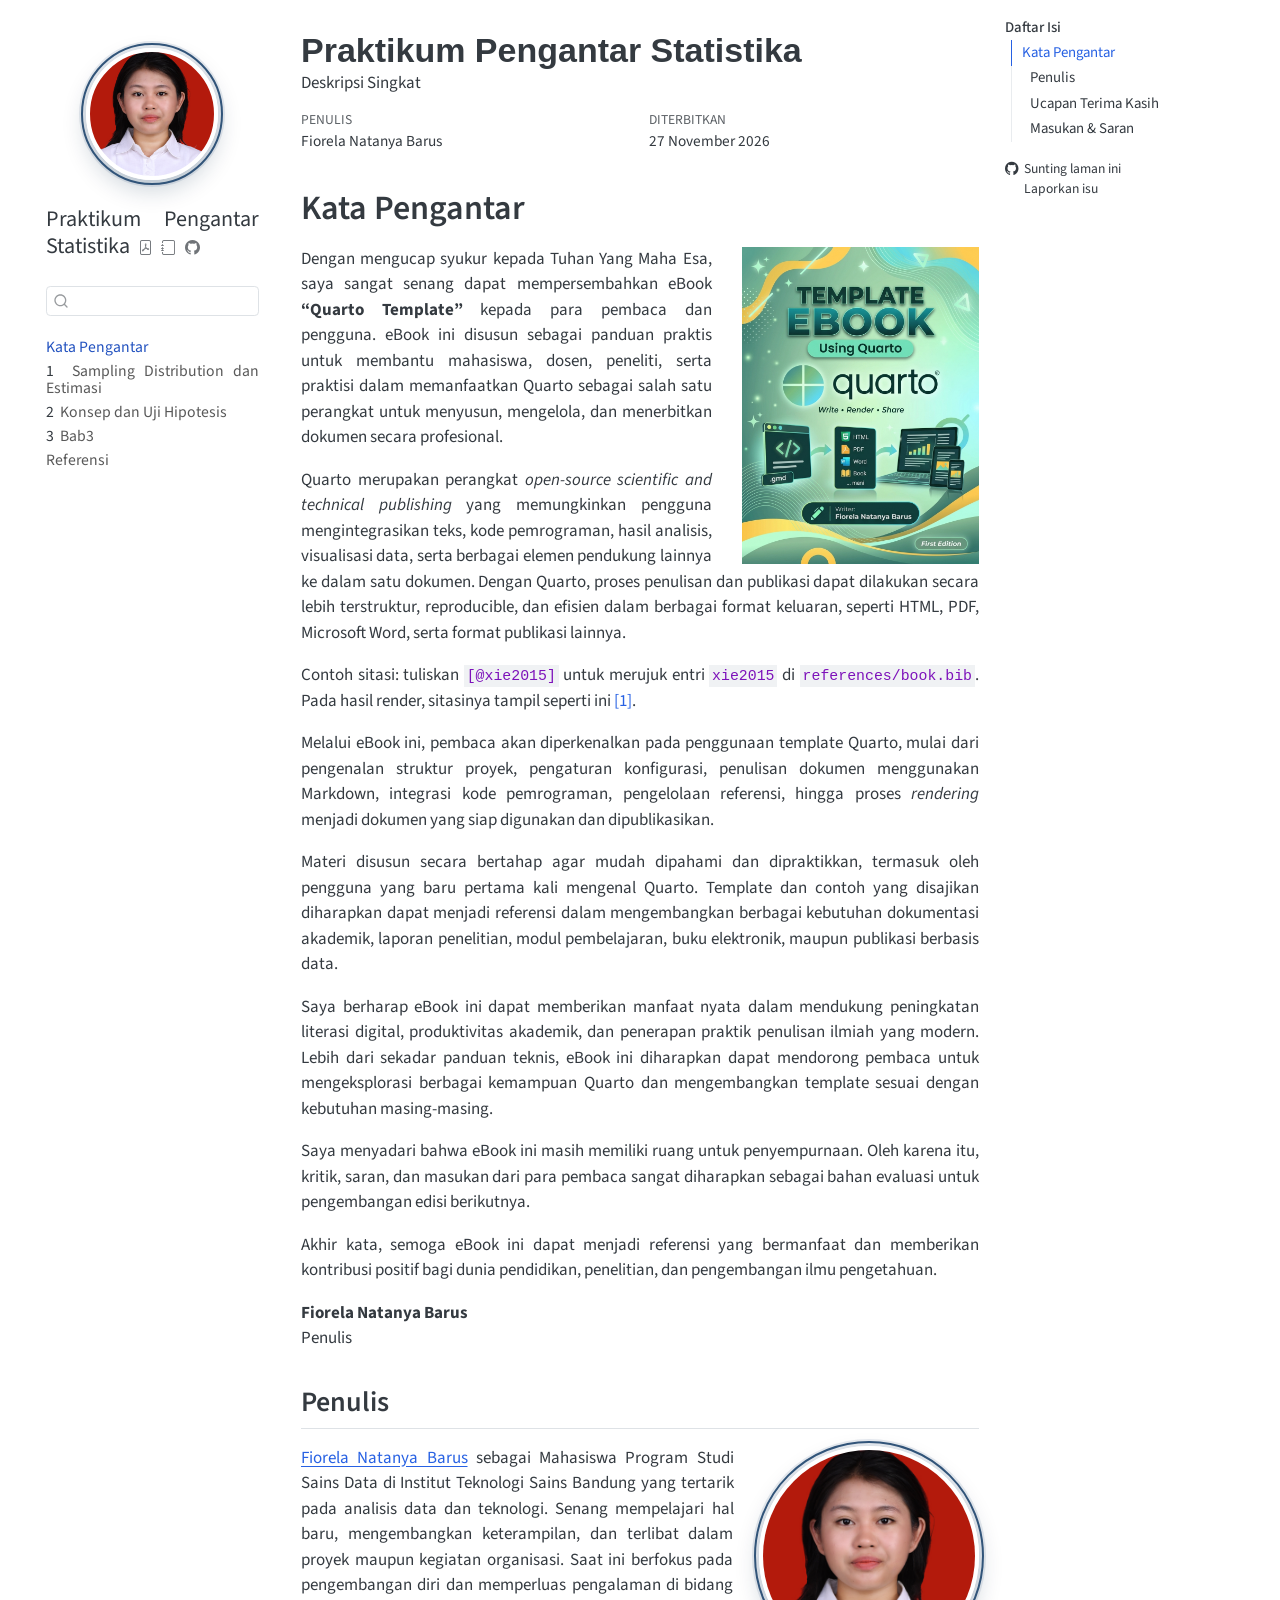
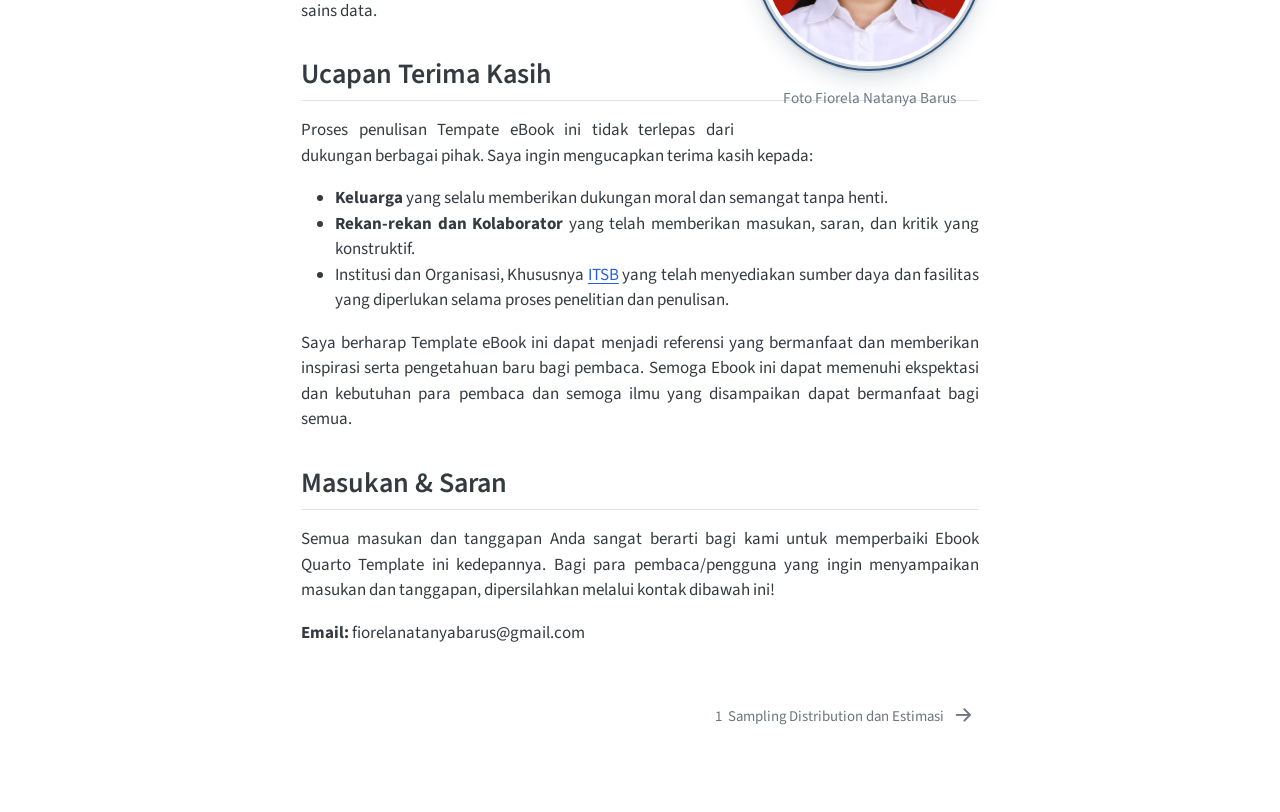
==== commit 6d292655: "Update book content" ====
--- a/docs/index.html
+++ b/docs/index.html
@@ -7,10 +7,10 @@
 <meta name="viewport" content="width=device-width, initial-scale=1.0, user-scalable=yes">
 
 <meta name="author" content="Fiorela Natanya Barus">
-<meta name="dcterms.date" content="2026-11-25">
+<meta name="dcterms.date" content="2026-11-27">
 <meta name="description" content="Deskripsi Singkat">
 
-<title>Template Fiorela</title>
+<title>Praktikum Pengantar Statistika</title>
 <style>
 /* Default styles provided by pandoc.
 ** See https://pandoc.org/MANUAL.html#variables-for-html for config info.
@@ -59,7 +59,7 @@
 <script src="site_libs/quarto-search/fuse.min.js"></script>
 <script src="site_libs/quarto-search/quarto-search.js"></script>
 <meta name="quarto:offset" content="./">
-<link href="./chapters/bab-1.html" rel="next">
+<link href="./chapters/bab-9.html" rel="next">
 <script src="site_libs/quarto-html/quarto.js" type="module"></script>
 <script src="site_libs/quarto-html/tabsets/tabsets.js" type="module"></script>
 <script src="site_libs/quarto-html/scrollable-regions/scrollable-regions.js" type="module"></script>
@@ -129,11 +129,11 @@
   <nav id="quarto-sidebar" class="sidebar collapse collapse-horizontal quarto-sidebar-collapse-item sidebar-navigation floating overflow-auto" aria-label="Situs web">
     <div class="pt-lg-2 mt-2 text-left sidebar-header">
     <div class="sidebar-title mb-0 py-0">
-      <a href="./">Template Fiorela</a> 
+      <a href="./">Praktikum Pengantar Statistika</a> 
         <div class="sidebar-tools-main tools-wide">
     <a href="./Quarto-Template.pdf" title="Pratinjau PDF" class="quarto-navigation-tool px-1" aria-label="Pratinjau PDF"><i class="bi bi-file-pdf"></i></a>
     <a href="./epub-reader.html" title="Pratinjau EPUB" class="quarto-navigation-tool px-1" aria-label="Pratinjau EPUB"><i class="bi bi-journal"></i></a>
-    <a href="https://github.com/pakardata1/ebook-template-quarto.git" title="Kode Sumber" class="quarto-navigation-tool px-1" aria-label="Kode Sumber"><i class="bi bi-github"></i></a>
+    <a href="https://github.com/FiorelaBarus26/Fiorela-Template.git" title="Kode Sumber" class="quarto-navigation-tool px-1" aria-label="Kode Sumber"><i class="bi bi-github"></i></a>
 </div>
     </div>
       </div>
@@ -152,14 +152,14 @@
 </li>
         <li class="sidebar-item">
   <div class="sidebar-item-container"> 
-  <a href="./chapters/bab-1.html" class="sidebar-item-text sidebar-link">
- <span class="menu-text"><span class="chapter-number">1</span>&nbsp; <span class="chapter-title">Praktikum PO9 : Sampling Distribution dan Estimasi</span></span></a>
+  <a href="./chapters/bab-9.html" class="sidebar-item-text sidebar-link">
+ <span class="menu-text"><span class="chapter-number">1</span>&nbsp; <span class="chapter-title">Sampling Distribution dan Estimasi</span></span></a>
   </div>
 </li>
         <li class="sidebar-item">
   <div class="sidebar-item-container"> 
-  <a href="./chapters/bab-2.html" class="sidebar-item-text sidebar-link">
- <span class="menu-text"><span class="chapter-number">2</span>&nbsp; <span class="chapter-title">Praktikum P10 : Konsep dan Uji Hipotesis</span></span></a>
+  <a href="./chapters/bab-10.html" class="sidebar-item-text sidebar-link">
+ <span class="menu-text"><span class="chapter-number">2</span>&nbsp; <span class="chapter-title">Konsep dan Uji Hipotesis</span></span></a>
   </div>
 </li>
         <li class="sidebar-item">
@@ -191,14 +191,14 @@
   <li><a href="#masukan-saran" id="toc-masukan-saran" class="nav-link" data-scroll-target="#masukan-saran">Masukan &amp; Saran</a></li>
   </ul></li>
   </ul>
-<div class="toc-actions"><ul><li><a href="https://github.com/pakardata1/ebook-template-quarto.git/edit/main/index.qmd" class="toc-action"><i class="bi bi-github"></i>Sunting laman ini</a></li><li><a href="https://github.com/pakardata1/ebook-template-quarto.git/issues/new" class="toc-action"><i class="bi empty"></i>Laporkan isu</a></li></ul></div></nav>
+<div class="toc-actions"><ul><li><a href="https://github.com/FiorelaBarus26/Fiorela-Template.git/edit/main/index.qmd" class="toc-action"><i class="bi bi-github"></i>Sunting laman ini</a></li><li><a href="https://github.com/FiorelaBarus26/Fiorela-Template.git/issues/new" class="toc-action"><i class="bi empty"></i>Laporkan isu</a></li></ul></div></nav>
     </div>
 <!-- main -->
 <main class="content" id="quarto-document-content" tabindex="-1">
 
 <header id="title-block-header" class="quarto-title-block default">
 <div class="quarto-title">
-<h1 class="title">Template Fiorela</h1>
+<h1 class="title">Praktikum Pengantar Statistika</h1>
 </div>
 
 <div>
@@ -220,7 +220,7 @@
     <div>
     <div class="quarto-title-meta-heading">Diterbitkan</div>
     <div class="quarto-title-meta-contents">
-      <p class="date">25 November 2026</p>
+      <p class="date">27 November 2026</p>
     </div>
   </div>
   
@@ -234,7 +234,7 @@
 
 
 <section id="kata-pengantar" class="level1 unnumbered">
-<h1 class="unnumbered">Kata Pengantar</h1><p><img src="images/Cover.png" title="Template Fiorela" class="quarto-cover-image nolightbox img-fluid"></p>
+<h1 class="unnumbered">Kata Pengantar</h1><p><img src="images/cover lala.png" title="Praktikum Pengantar Statistika" class="quarto-cover-image nolightbox img-fluid"></p>
 <p>Dengan mengucap syukur kepada Tuhan Yang Maha Esa, saya sangat senang dapat mempersembahkan eBook <strong>“Quarto Template”</strong> kepada para pembaca dan pengguna. eBook ini disusun sebagai panduan praktis untuk membantu mahasiswa, dosen, peneliti, serta praktisi dalam memanfaatkan Quarto sebagai salah satu perangkat untuk menyusun, mengelola, dan menerbitkan dokumen secara profesional.</p>
 <p>Quarto merupakan perangkat <em>open-source scientific and technical publishing</em> yang memungkinkan pengguna mengintegrasikan teks, kode pemrograman, hasil analisis, visualisasi data, serta berbagai elemen pendukung lainnya ke dalam satu dokumen. Dengan Quarto, proses penulisan dan publikasi dapat dilakukan secara lebih terstruktur, reproducible, dan efisien dalam berbagai format keluaran, seperti HTML, PDF, Microsoft Word, serta format publikasi lainnya.</p>
 <p>Contoh sitasi: tuliskan <code>[@xie2015]</code> untuk merujuk entri <code>xie2015</code> di <code>references/book.bib</code>. Pada hasil render, sitasinya tampil seperti ini <span class="citation" data-cites="xie2015"><a href="references/referensi.html#ref-xie2015" role="doc-biblioref">[1]</a></span>.</p>
@@ -253,7 +253,7 @@
 <figcaption>Foto Fiorela Natanya Barus</figcaption>
 </figure>
 </div>
-<p><strong><a href="https://www.linkedin.com/in/fiorela-natanya-barus-2bb113434?utm_source=share_via&amp;utm_content=profile&amp;utm_medium=member_android">Fiorela Natanya Barus</a></strong> sebagai Mahasiswa Program Studi Sains Data di Institut Teknologi Sains Bandung yang tertarik pada analisis data dan teknologi. Senang mempelajari hal baru, mengembangkan keterampilan, dan terlibat dalam proyek maupun kegiatan organisasi. Saat ini berfokus pada pengembangan diri dan memperluas pengalaman di bidang sains data.</p>
+<p><strong><a href="https://www.linkedin.com/in/fiorela-natanya-barus-2bb113434?utm_source=share_via&amp;utm_content=profile&amp;utm_medium=member_android">Fiorela Natanya Barus</a> </strong>sebagai Mahasiswa Program Studi Sains Data di Institut Teknologi Sains Bandung yang tertarik pada analisis data dan teknologi. Senang mempelajari hal baru, mengembangkan keterampilan, dan terlibat dalam proyek maupun kegiatan organisasi. Saat ini berfokus pada pengembangan diri dan memperluas pengalaman di bidang sains data.</p>
 </section>
 <section id="ucapan-terima-kasih" class="level2">
 <h2 class="anchored" data-anchor-id="ucapan-terima-kasih">Ucapan Terima Kasih</h2>
@@ -810,8 +810,8 @@
   <div class="nav-page nav-page-previous">
   </div>
   <div class="nav-page nav-page-next">
-      <a href="./chapters/bab-1.html" class="pagination-link" aria-label="Praktikum PO9 : Sampling Distribution dan Estimasi">
-        <span class="nav-page-text"><span class="chapter-number">1</span>&nbsp; <span class="chapter-title">Praktikum PO9 : Sampling Distribution dan Estimasi</span></span> <i class="bi bi-arrow-right-short"></i>
+      <a href="./chapters/bab-9.html" class="pagination-link" aria-label="Sampling Distribution dan Estimasi">
+        <span class="nav-page-text"><span class="chapter-number">1</span>&nbsp; <span class="chapter-title">Sampling Distribution dan Estimasi</span></span> <i class="bi bi-arrow-right-short"></i>
       </a>
   </div>
 </nav>
@@ -820,5 +820,5 @@
 
 
 
-<footer class="footer"><div class="nav-footer"><div class="nav-footer-center"><div class="toc-actions d-sm-block d-md-none"><ul><li><a href="https://github.com/pakardata1/ebook-template-quarto.git/edit/main/index.qmd" class="toc-action"><i class="bi bi-github"></i>Sunting laman ini</a></li><li><a href="https://github.com/pakardata1/ebook-template-quarto.git/issues/new" class="toc-action"><i class="bi empty"></i>Laporkan isu</a></li></ul></div></div></div></footer><script src="site_libs/quarto-html/zenscroll-min.js"></script>
+<footer class="footer"><div class="nav-footer"><div class="nav-footer-center"><div class="toc-actions d-sm-block d-md-none"><ul><li><a href="https://github.com/FiorelaBarus26/Fiorela-Template.git/edit/main/index.qmd" class="toc-action"><i class="bi bi-github"></i>Sunting laman ini</a></li><li><a href="https://github.com/FiorelaBarus26/Fiorela-Template.git/issues/new" class="toc-action"><i class="bi empty"></i>Laporkan isu</a></li></ul></div></div></div></footer><script src="site_libs/quarto-html/zenscroll-min.js"></script>
 </body></html>
